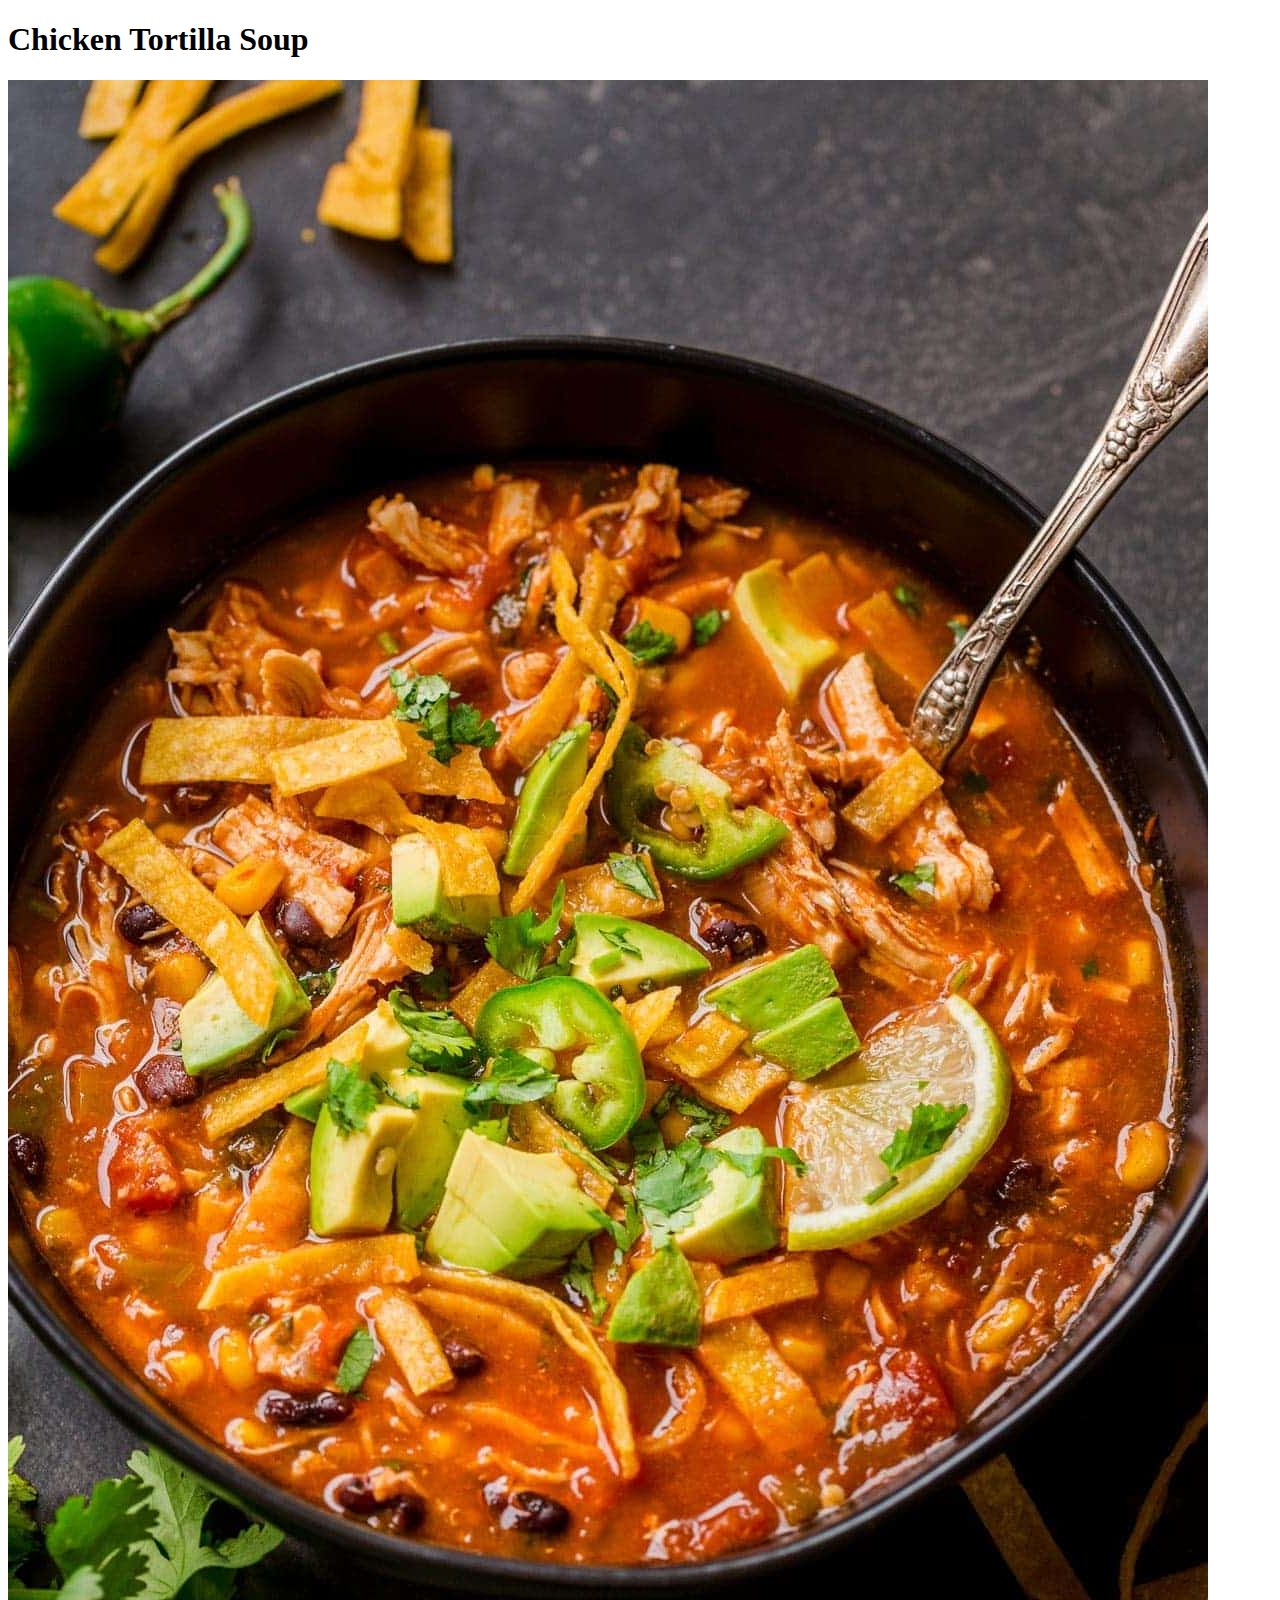
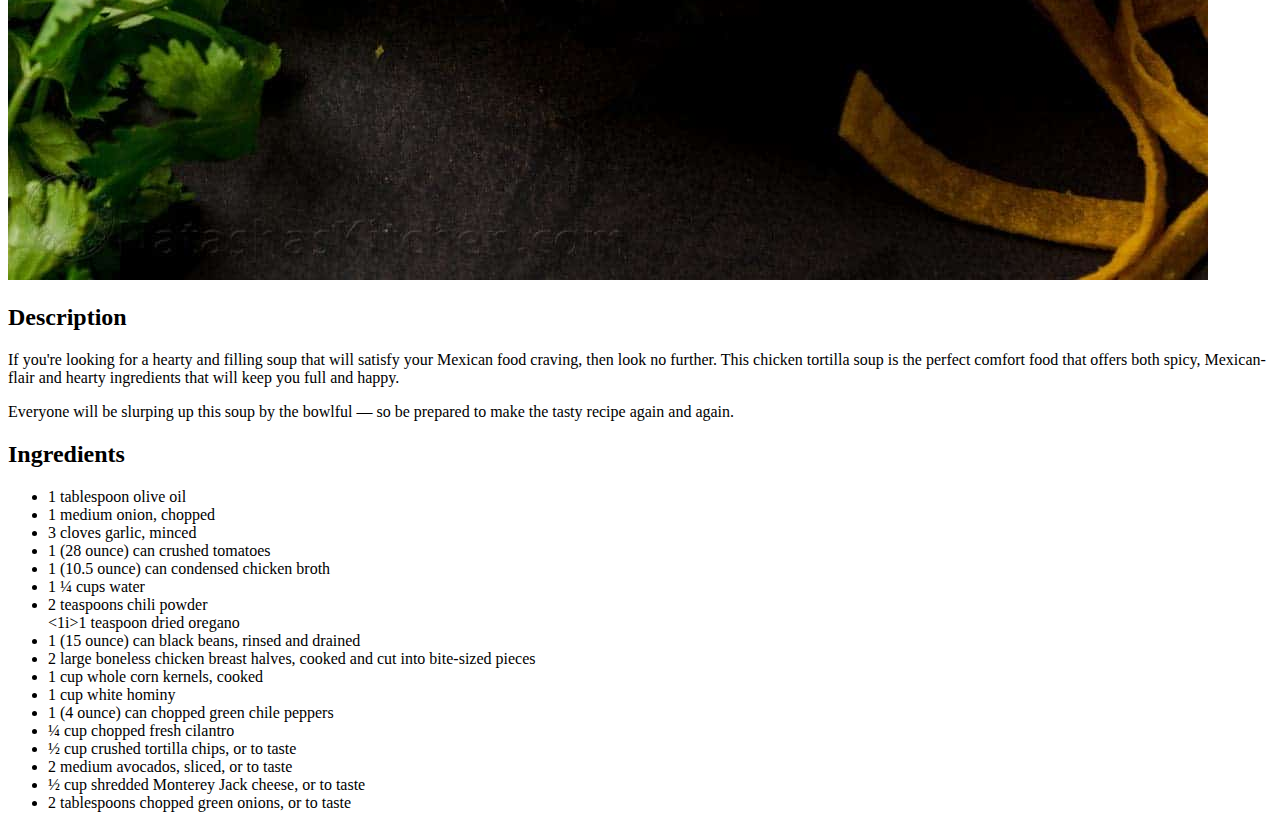
==== recipes/chicken-tortilla-soup.html @ 0f6d62db "Add ingredients header and list to chicken-tortilla-soup.html" ====
<!DOCTYPE html>
<html lang="en">

    <head>
        <meta charset="UTF-8" />
        <title>Chicken Tortilla Soup</title>
    </head>

    <body>
        <h1>Chicken Tortilla Soup</h1>
        <img src="../images/Chicken-Tortilla-Soup.jpg" alt="Chicken Tortilla Soup">
        <h2>Description</h2>
        <p>
            If you're looking for a hearty and filling soup that will satisfy your
            Mexican food craving, then look no further. This chicken tortilla soup is
            the perfect comfort food that offers both spicy, Mexican-flair and hearty
            ingredients that will keep you full and happy.
        </p>
        <p>
            Everyone will be slurping up this soup by the bowlful — so be prepared to
            make the tasty recipe again and again.
        </p>
        <h2>Ingredients</h2>
        <ul>
            <li>1 tablespoon olive oil</li>
            <li>1 medium onion, chopped</li>
            <li>3 cloves garlic, minced</li>
            <li>1 (28 ounce) can crushed tomatoes</li>
            <li>1 (10.5 ounce) can condensed chicken broth</li>
            <li>1 ¼ cups water</li>
            <li>2 teaspoons chili powder</li>
            <1i>1 teaspoon dried oregano</1i>
            <li>1 (15 ounce) can black beans, rinsed and drained</li>
            <li>2 large boneless chicken breast halves, cooked and cut into bite-sized pieces</li>
            <li>1 cup whole corn kernels, cooked</li>
            <li>1 cup white hominy</li>
            <li>1 (4 ounce) can chopped green chile peppers</li>
            <li>¼ cup chopped fresh cilantro</li>
            <li>½ cup crushed tortilla chips, or to taste</li>
            <li>2 medium avocados, sliced, or to taste</li>
            <li>½ cup shredded Monterey Jack cheese, or to taste</li>
            <li>2 tablespoons chopped green onions, or to taste</li>
        </ul>
    </body>

</html>
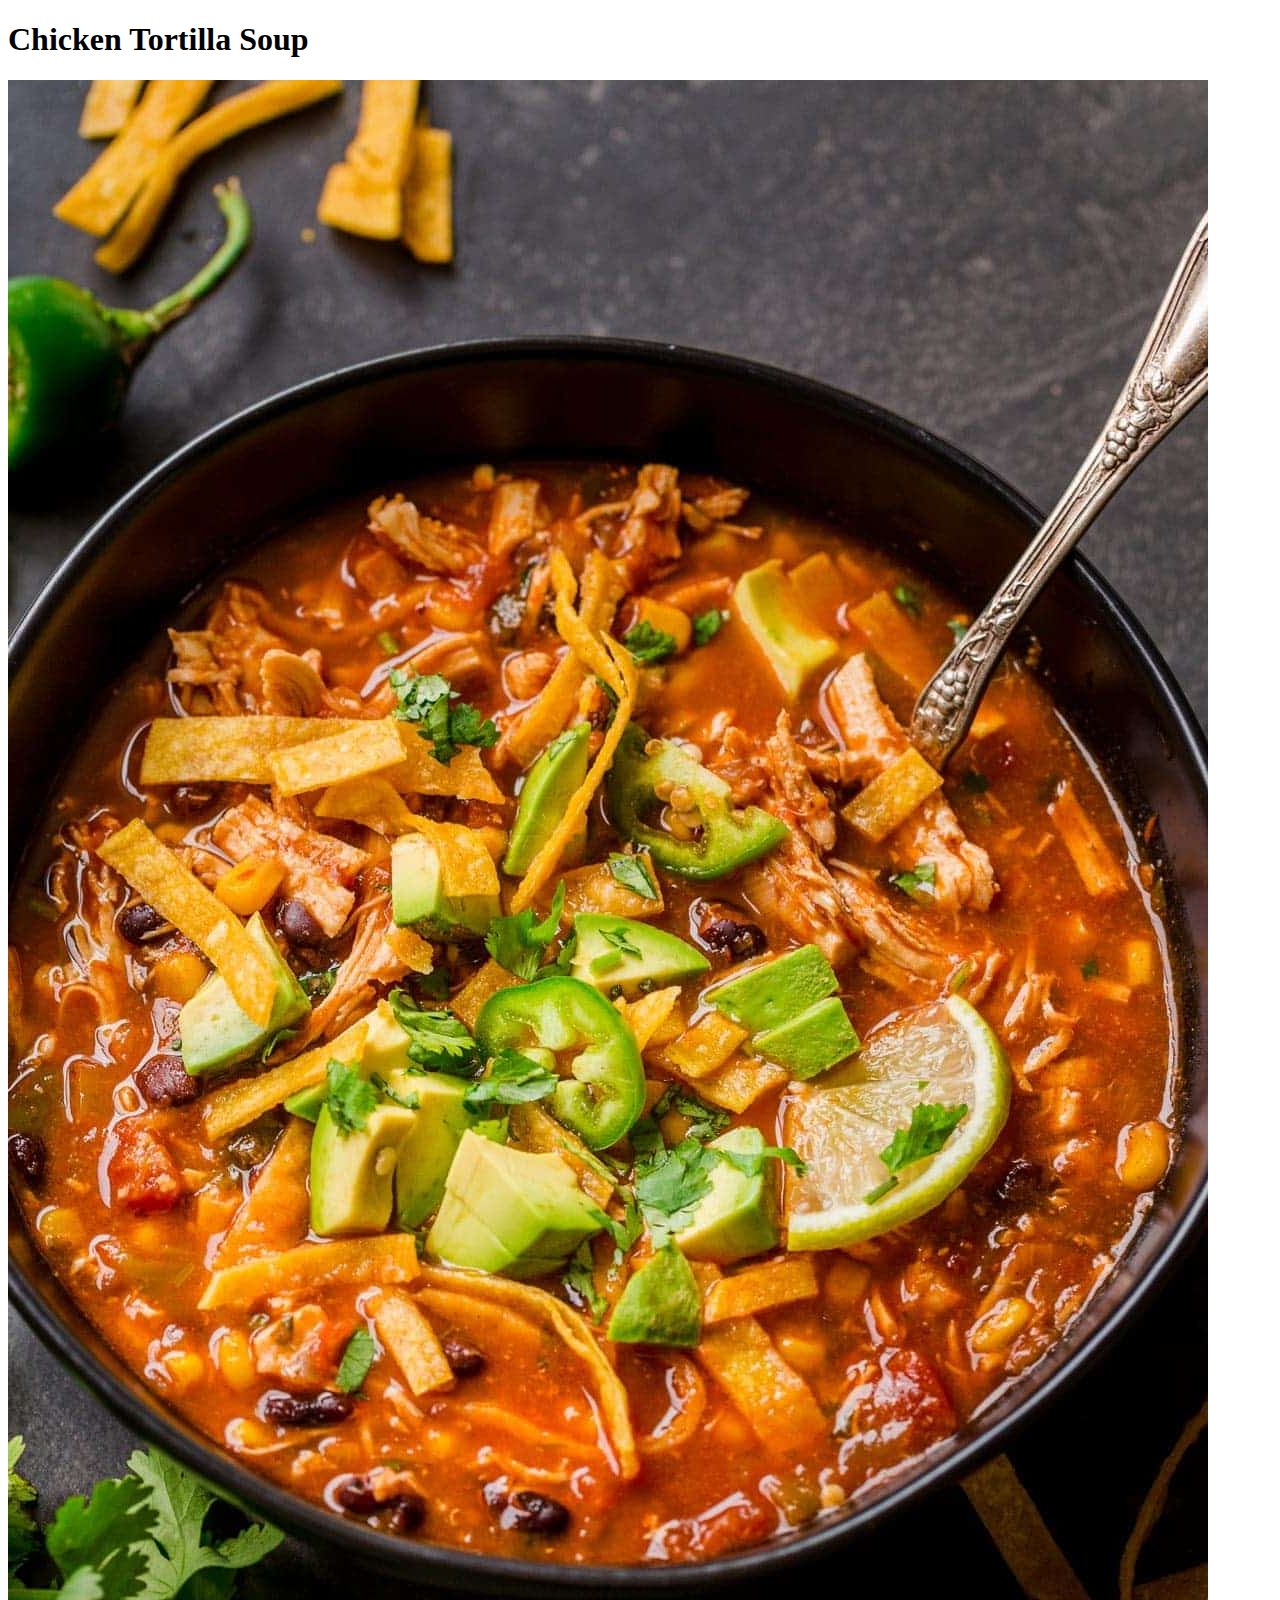
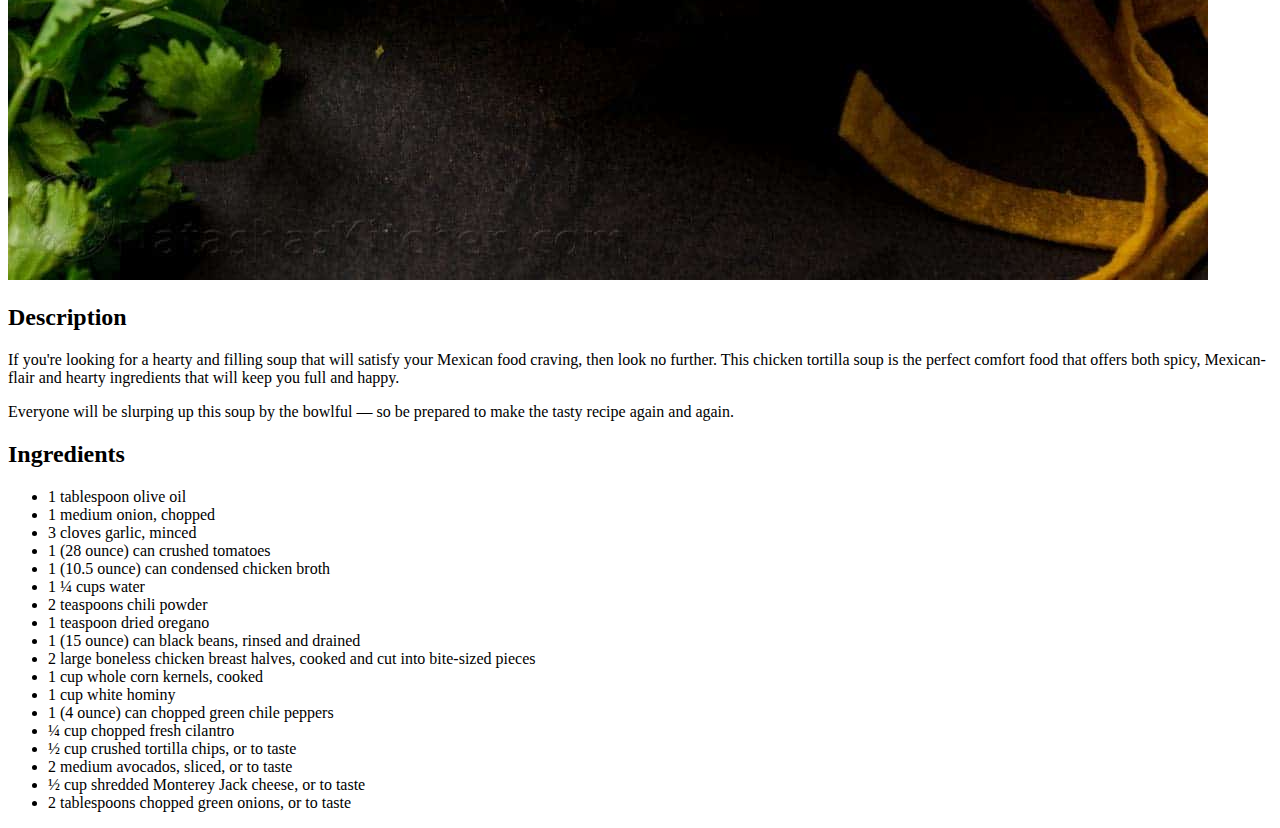
==== commit 52c5329d: "Correct </li> tag in chichen-tortilla-soup.html" ====
--- a/recipes/chicken-tortilla-soup.html
+++ b/recipes/chicken-tortilla-soup.html
@@ -29,7 +29,7 @@
             <li>1 (10.5 ounce) can condensed chicken broth</li>
             <li>1 ¼ cups water</li>
             <li>2 teaspoons chili powder</li>
-            <1i>1 teaspoon dried oregano</1i>
+            <li>1 teaspoon dried oregano</li>
             <li>1 (15 ounce) can black beans, rinsed and drained</li>
             <li>2 large boneless chicken breast halves, cooked and cut into bite-sized pieces</li>
             <li>1 cup whole corn kernels, cooked</li>
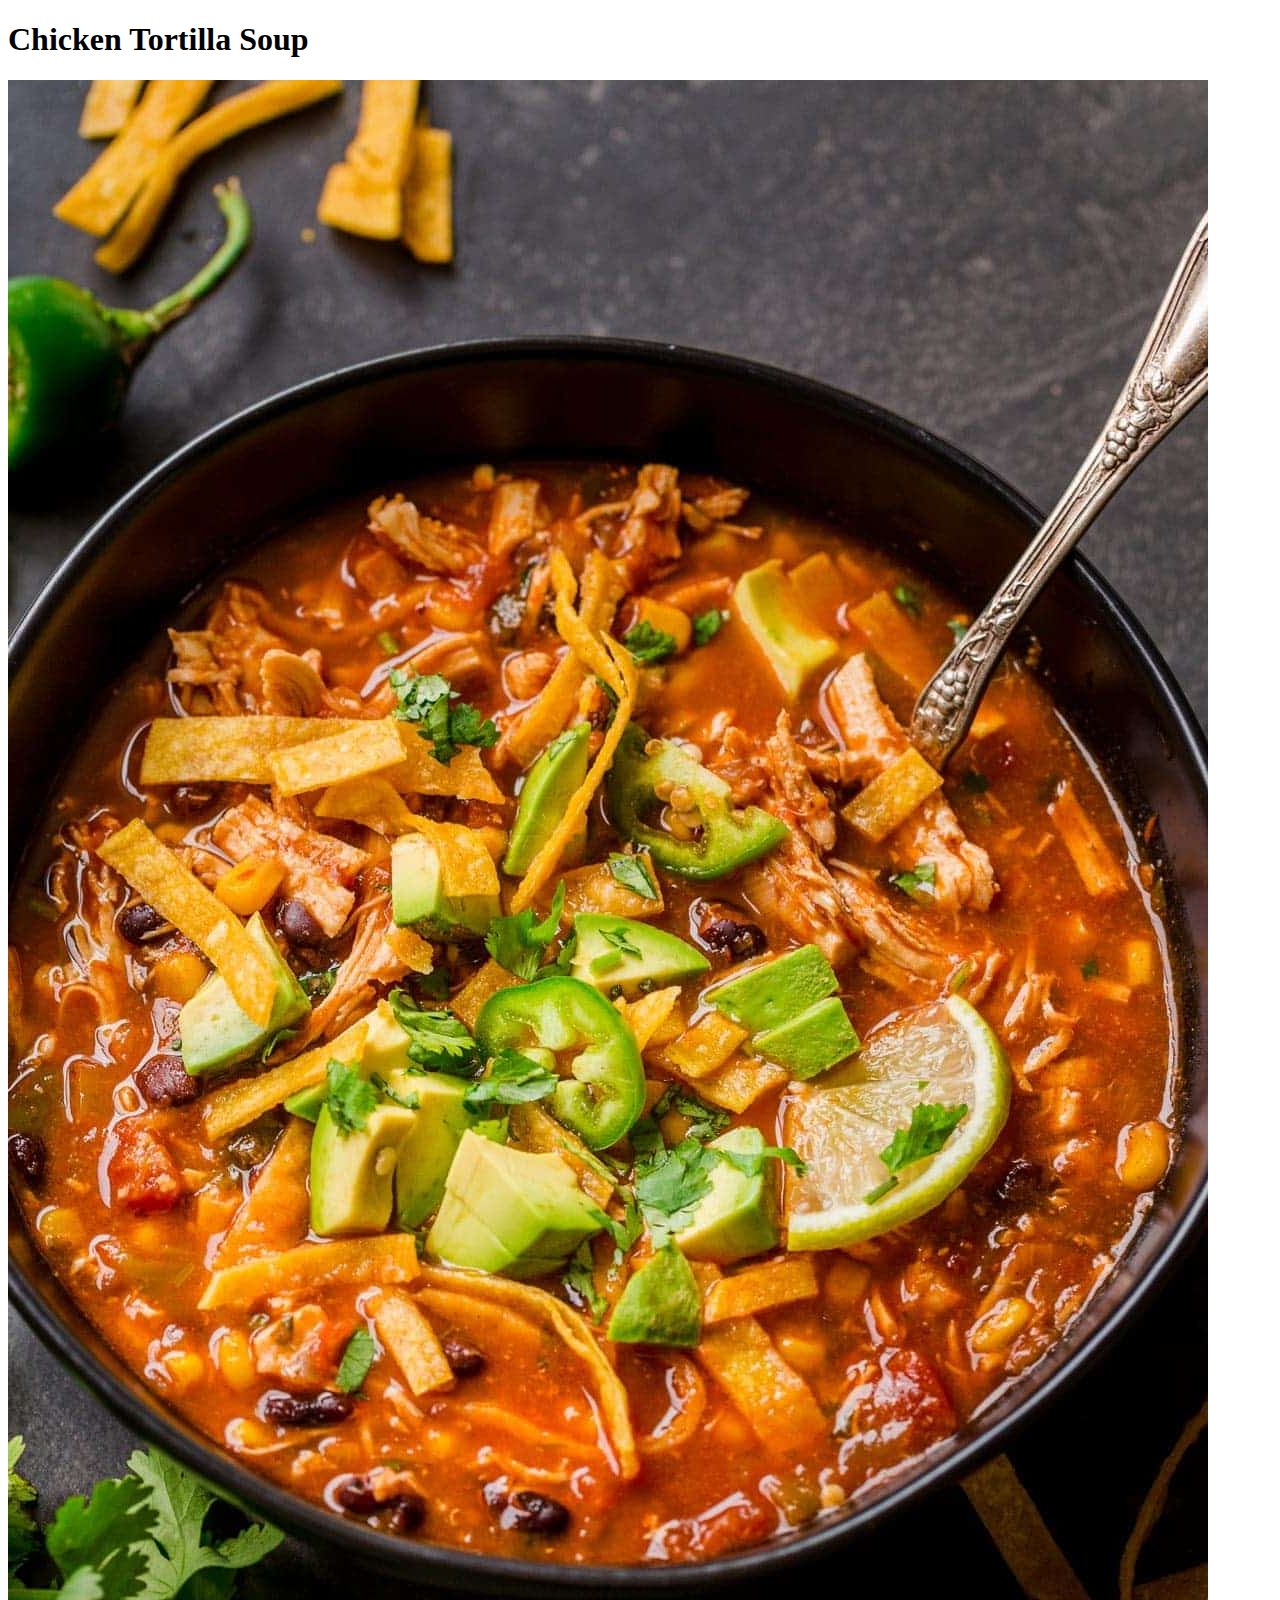
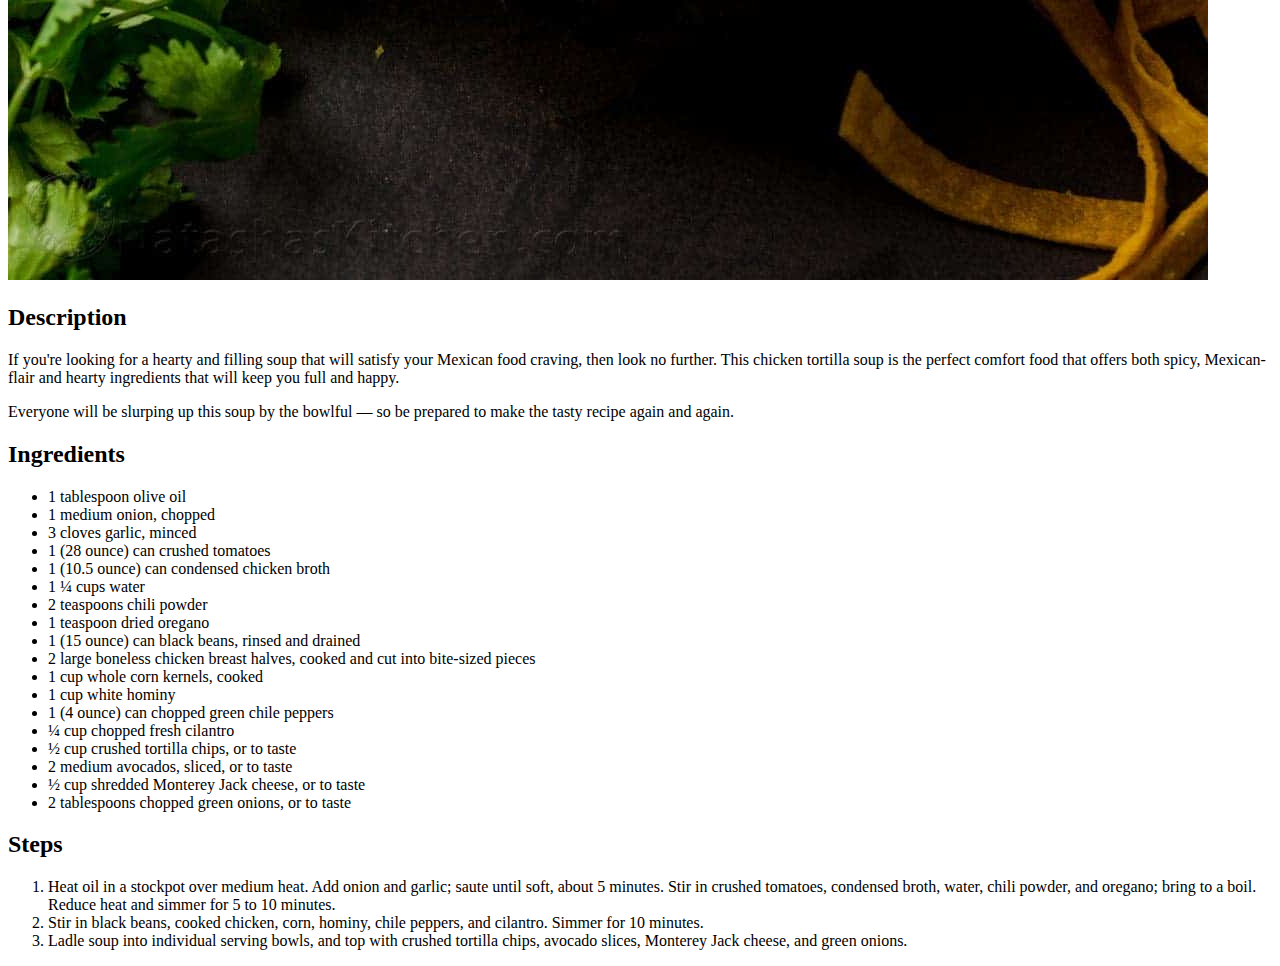
==== commit 0566fb04: "Add steps header and description to chicken-tortilla-soup.html" ====
--- a/recipes/chicken-tortilla-soup.html
+++ b/recipes/chicken-tortilla-soup.html
@@ -8,7 +8,7 @@
 
     <body>
         <h1>Chicken Tortilla Soup</h1>
-        <img src="../images/Chicken-Tortilla-Soup.jpg" alt="Chicken Tortilla Soup">
+        <img src="../images/Chicken-Tortilla-Soup.jpg" alt="Chicken Tortilla Soup" />
         <h2>Description</h2>
         <p>
             If you're looking for a hearty and filling soup that will satisfy your
@@ -31,7 +31,10 @@
             <li>2 teaspoons chili powder</li>
             <li>1 teaspoon dried oregano</li>
             <li>1 (15 ounce) can black beans, rinsed and drained</li>
-            <li>2 large boneless chicken breast halves, cooked and cut into bite-sized pieces</li>
+            <li>
+                2 large boneless chicken breast halves, cooked and cut into bite-sized
+                pieces
+            </li>
             <li>1 cup whole corn kernels, cooked</li>
             <li>1 cup white hominy</li>
             <li>1 (4 ounce) can chopped green chile peppers</li>
@@ -41,6 +44,23 @@
             <li>½ cup shredded Monterey Jack cheese, or to taste</li>
             <li>2 tablespoons chopped green onions, or to taste</li>
         </ul>
+        <h2>Steps</h2>
+        <ol>
+            <li>
+                Heat oil in a stockpot over medium heat. Add onion and garlic; saute
+                until soft, about 5 minutes. Stir in crushed tomatoes, condensed broth,
+                water, chili powder, and oregano; bring to a boil. Reduce heat and
+                simmer for 5 to 10 minutes.
+            </li>
+            <li>
+                Stir in black beans, cooked chicken, corn, hominy, chile peppers, and
+                cilantro. Simmer for 10 minutes.
+            </li>
+            <li>
+                Ladle soup into individual serving bowls, and top with crushed tortilla
+                chips, avocado slices, Monterey Jack cheese, and green onions.
+            </li>
+        </ol>
     </body>
 
 </html>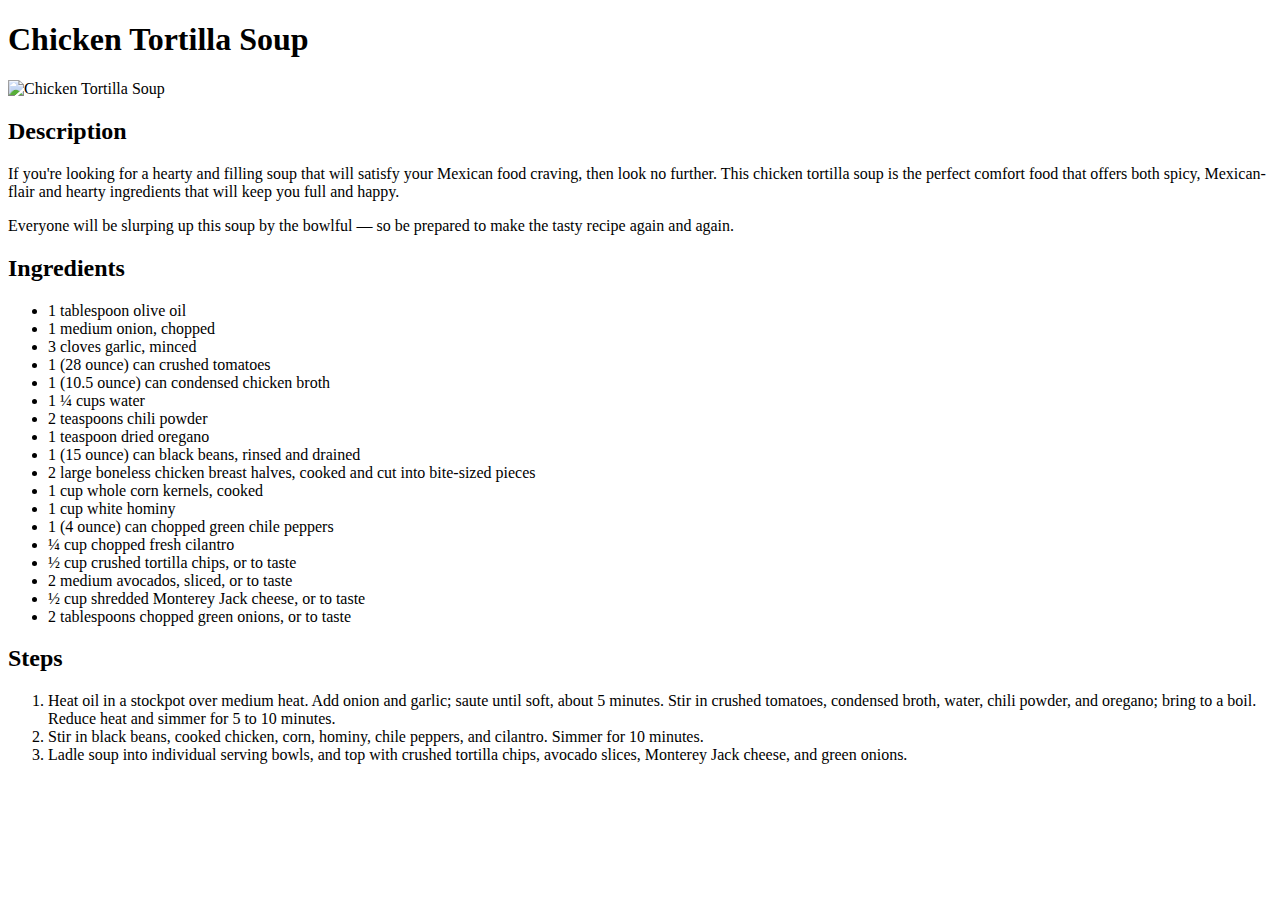
==== commit b7d0b9e7: "Modify name of Chicken-Tortilla-Soup.jpg" ====
--- a/recipes/chicken-tortilla-soup.html
+++ b/recipes/chicken-tortilla-soup.html
@@ -8,7 +8,7 @@
 
     <body>
         <h1>Chicken Tortilla Soup</h1>
-        <img src="../images/Chicken-Tortilla-Soup.jpg" alt="Chicken Tortilla Soup" />
+        <img src="../images/chicken-tortilla-soup.jpg" alt="Chicken Tortilla Soup" />
         <h2>Description</h2>
         <p>
             If you're looking for a hearty and filling soup that will satisfy your
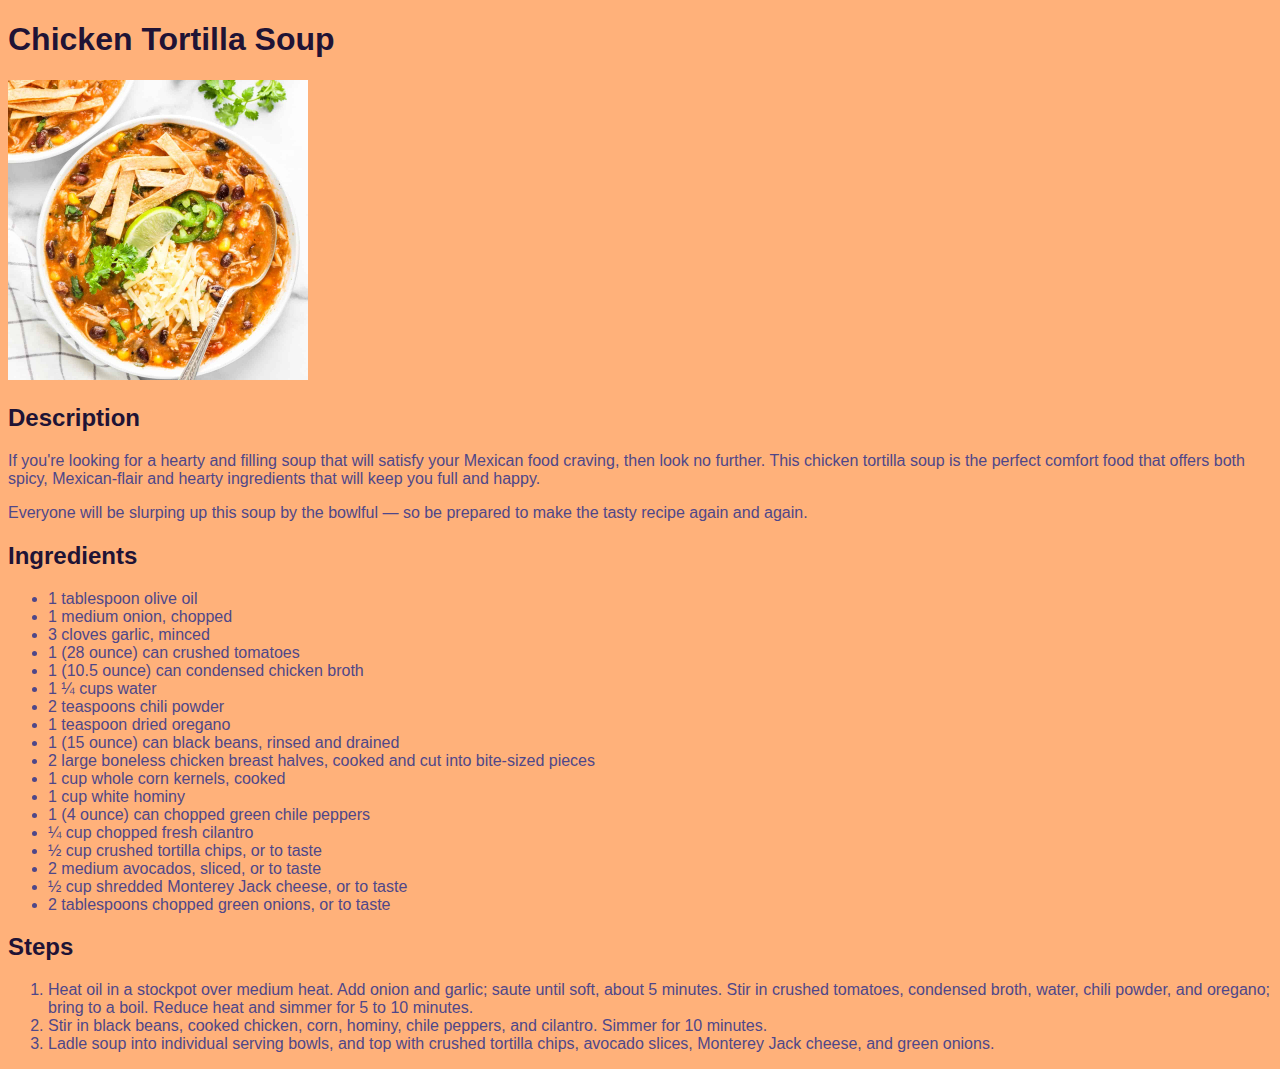
==== commit f05d3b7d: "Change name of chicken-tortilla-soup.jpg" ====
--- a/recipes/chicken-tortilla-soup.html
+++ b/recipes/chicken-tortilla-soup.html
@@ -1,66 +1,65 @@
 <!DOCTYPE html>
 <html lang="en">
+  <head>
+    <meta charset="UTF-8" />
+    <link rel="stylesheet" href="../style.css" />
+    <title>Chicken Tortilla Soup</title>
+  </head>
 
-    <head>
-        <meta charset="UTF-8" />
-        <title>Chicken Tortilla Soup</title>
-    </head>
-
-    <body>
-        <h1>Chicken Tortilla Soup</h1>
-        <img src="../images/chicken-tortilla-soup.jpg" alt="Chicken Tortilla Soup" />
-        <h2>Description</h2>
-        <p>
-            If you're looking for a hearty and filling soup that will satisfy your
-            Mexican food craving, then look no further. This chicken tortilla soup is
-            the perfect comfort food that offers both spicy, Mexican-flair and hearty
-            ingredients that will keep you full and happy.
-        </p>
-        <p>
-            Everyone will be slurping up this soup by the bowlful — so be prepared to
-            make the tasty recipe again and again.
-        </p>
-        <h2>Ingredients</h2>
-        <ul>
-            <li>1 tablespoon olive oil</li>
-            <li>1 medium onion, chopped</li>
-            <li>3 cloves garlic, minced</li>
-            <li>1 (28 ounce) can crushed tomatoes</li>
-            <li>1 (10.5 ounce) can condensed chicken broth</li>
-            <li>1 ¼ cups water</li>
-            <li>2 teaspoons chili powder</li>
-            <li>1 teaspoon dried oregano</li>
-            <li>1 (15 ounce) can black beans, rinsed and drained</li>
-            <li>
-                2 large boneless chicken breast halves, cooked and cut into bite-sized
-                pieces
-            </li>
-            <li>1 cup whole corn kernels, cooked</li>
-            <li>1 cup white hominy</li>
-            <li>1 (4 ounce) can chopped green chile peppers</li>
-            <li>¼ cup chopped fresh cilantro</li>
-            <li>½ cup crushed tortilla chips, or to taste</li>
-            <li>2 medium avocados, sliced, or to taste</li>
-            <li>½ cup shredded Monterey Jack cheese, or to taste</li>
-            <li>2 tablespoons chopped green onions, or to taste</li>
-        </ul>
-        <h2>Steps</h2>
-        <ol>
-            <li>
-                Heat oil in a stockpot over medium heat. Add onion and garlic; saute
-                until soft, about 5 minutes. Stir in crushed tomatoes, condensed broth,
-                water, chili powder, and oregano; bring to a boil. Reduce heat and
-                simmer for 5 to 10 minutes.
-            </li>
-            <li>
-                Stir in black beans, cooked chicken, corn, hominy, chile peppers, and
-                cilantro. Simmer for 10 minutes.
-            </li>
-            <li>
-                Ladle soup into individual serving bowls, and top with crushed tortilla
-                chips, avocado slices, Monterey Jack cheese, and green onions.
-            </li>
-        </ol>
-    </body>
-
-</html>+  <body>
+    <h1>Chicken Tortilla Soup</h1>
+    <img src="../images/c-t-soup.jpg" alt="Chicken Tortilla Soup" />
+    <h2>Description</h2>
+    <p>
+      If you're looking for a hearty and filling soup that will satisfy your
+      Mexican food craving, then look no further. This chicken tortilla soup is
+      the perfect comfort food that offers both spicy, Mexican-flair and hearty
+      ingredients that will keep you full and happy.
+    </p>
+    <p>
+      Everyone will be slurping up this soup by the bowlful — so be prepared to
+      make the tasty recipe again and again.
+    </p>
+    <h2>Ingredients</h2>
+    <ul>
+      <li>1 tablespoon olive oil</li>
+      <li>1 medium onion, chopped</li>
+      <li>3 cloves garlic, minced</li>
+      <li>1 (28 ounce) can crushed tomatoes</li>
+      <li>1 (10.5 ounce) can condensed chicken broth</li>
+      <li>1 ¼ cups water</li>
+      <li>2 teaspoons chili powder</li>
+      <li>1 teaspoon dried oregano</li>
+      <li>1 (15 ounce) can black beans, rinsed and drained</li>
+      <li>
+        2 large boneless chicken breast halves, cooked and cut into bite-sized
+        pieces
+      </li>
+      <li>1 cup whole corn kernels, cooked</li>
+      <li>1 cup white hominy</li>
+      <li>1 (4 ounce) can chopped green chile peppers</li>
+      <li>¼ cup chopped fresh cilantro</li>
+      <li>½ cup crushed tortilla chips, or to taste</li>
+      <li>2 medium avocados, sliced, or to taste</li>
+      <li>½ cup shredded Monterey Jack cheese, or to taste</li>
+      <li>2 tablespoons chopped green onions, or to taste</li>
+    </ul>
+    <h2>Steps</h2>
+    <ol>
+      <li>
+        Heat oil in a stockpot over medium heat. Add onion and garlic; saute
+        until soft, about 5 minutes. Stir in crushed tomatoes, condensed broth,
+        water, chili powder, and oregano; bring to a boil. Reduce heat and
+        simmer for 5 to 10 minutes.
+      </li>
+      <li>
+        Stir in black beans, cooked chicken, corn, hominy, chile peppers, and
+        cilantro. Simmer for 10 minutes.
+      </li>
+      <li>
+        Ladle soup into individual serving bowls, and top with crushed tortilla
+        chips, avocado slices, Monterey Jack cheese, and green onions.
+      </li>
+    </ol>
+  </body>
+</html>
--- a/style.css
+++ b/style.css
@@ -0,0 +1,20 @@
+html {
+  background-color: rgb(255, 177, 122);
+  color: rgb(79, 71, 137);
+  font-family: "Verdana", "Helvetica", sans-serif;
+}
+
+h1,
+h2,
+h3 {
+  color: rgb(32, 19, 53);
+}
+
+img {
+  width: 300px;
+  height: auto;
+}
+
+a {
+  color: rgb(79, 71, 137);
+}
